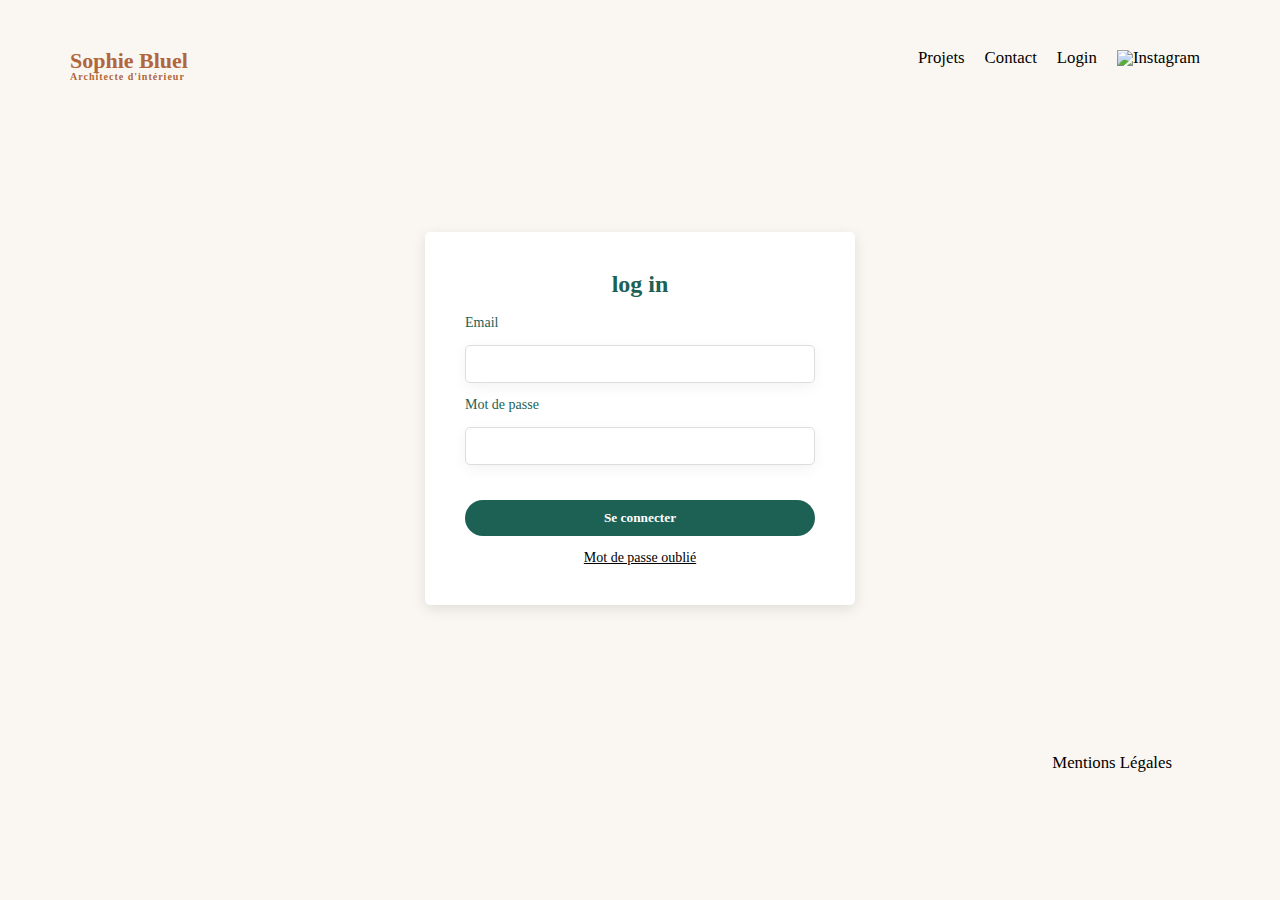
==== FrontEnd/login.html @ 046982c6 "finalisation de l'ajout et suppression de projet" ====
<!DOCTYPE html>
<html lang="fr">
<head>
    <meta charset="UTF-8">
    <meta name="viewport" content="width=device-width, initial-scale=1.0">
    <title>Connexion - Sophie Bluel</title>
    <link rel="stylesheet" href="./assets/style.css">
 <!-- Fichier CSS spécifique pour la page de connexion -->
</head>
<body>
    <header>
        <h1>Sophie Bluel <span>Architecte d'intérieur</span></h1>
        <nav>
            <ul>
                <li><a href="index.html">Projets</a></li>
                <li><a href="index.html#contact">Contact</a></li>
                <li><a href="login.html">Login</a></li>
                <li><img src="./assets/icons/instagram.png" alt="Instagram"></li>
            </ul>
        </nav>
    </header> 
    <main>
        <section class="login-section">
            <h2>log in</h2>
            <form id="login-form">
                <label for="email">Email</label>
                <input type="email" id="email" name="email" required>
                <label for="password">Mot de passe</label>
                <input type="password" id="password" name="password" required>
                <button type="submit">Se connecter</button>
            </form>
            <a href="#" class="forgot-password">Mot de passe oublié</a> 
            <p id="error-message" style="color:red; display:none;">Email ou mot de passe incorrect.</p>
        </section>
    </main>
    <footer>
        <nav>
            <ul>
                <li>Mentions Légales</li>
            </ul>
        </nav>
    </footer>
    <script src="login.js"></script> <!-- Lien vers le fichier JS pour la gestion de connexion -->
</body>
</html>
---- FrontEnd/assets/style.css ----
/* http://meyerweb.com/eric/tools/css/reset/ 
   v2.0 | 20110126 
   License: none (public domain) 
*/

html, body, div, span, applet, object, iframe,
h1, h2, h3, h4, h5, h6, p, blockquote, pre,
a, abbr, acronym, address, big, cite, code,
del, dfn, em, img, ins, kbd, q, s, samp,
small, strike, strong, sub, sup, tt, var,
b, u, i, center,
dl, dt, dd, ol, ul, li,
fieldset, form, label, legend,
table, caption, tbody, tfoot, thead, tr, th, td,
article, aside, canvas, details, embed,
figure, figcaption, footer, header, hgroup,
menu, nav, output, ruby, section, summary,
time, mark, audio, video {
    margin: 0;
    padding: 0;
    border: 0;
    font-size: 100%;
    font: inherit;
    vertical-align: baseline;
}

/* HTML5 display-role reset for older browsers */
article, aside, details, figcaption, figure,
footer, header, hgroup, menu, nav, section {
    display: block;
}

body {
    line-height: 1;
}

ol, ul {
    list-style: none;
}

blockquote, q {
    quotes: none;
}

blockquote:before, blockquote:after,
q:before, q:after {
    content: '';
    content: none;
}

table {
    border-collapse: collapse;
    border-spacing: 0;
}

/** End reset CSS **/

/* Styles globaux */
body {
    max-width: 1140px;
    margin: auto;
    font-family: 'Work Sans';
    font-size: 14px;
    background-color: #FAF7F2; /* Couleur de fond */
}

header {
    display: flex;
    justify-content: space-between;
    margin: 50px 0;
}

h1 {
    display: flex;
    flex-direction: column;
    font-family: 'Syne';
    font-size: 22px;
    font-weight: 800;
    color: #B1663C;
}

h1 > span {
    font-family: 'Work Sans';
    font-size: 10px;
    letter-spacing: 0.1em;
}

h2 {
    font-family: 'Syne';
    font-weight: 700;
    font-size: 30px;
    color: #1D6154;
    margin-bottom: 1em;
}

nav ul {
    display: flex;
    align-items: center;
    list-style-type: none;
}

nav li {
    padding: 0 10px;
    font-size: 1.2em;
}

li:hover {
    color: #B1663C;
}

a {
    text-decoration: none;
    color: black;
}

a:hover {
    color: #B1663C;
}

/* Styles pour la page principale */
#introduction {
    display: flex;
    align-items: center;
}

#introduction figure {
    flex: 1;
}

#introduction img {
    display: block;
    margin: auto;
    width: 80%;
}

#introduction article {
    flex: 1;
}

#introduction h2 {
    margin-bottom: 1em;
}

#introduction p {
    margin-bottom: 0.5em;
}

#portfolio h2 {
    text-align: center;
    margin-bottom: 1em;
    margin-top: 2em;
}

/* Styles pour la galerie */
.gallery {
    width: 100%;
    display: grid;
    grid-template-columns: 1fr 1fr 1fr;
    grid-column-gap: 20px;
    grid-row-gap: 20px;
}

.gallery img {
    width: 100%;
}

/* Styles pour le contact */
#contact {
    width: 50%;
    margin: auto;
}

#contact > * {
    text-align: center;
}

#contact h2 {
    margin-bottom: 20px;
}

#contact form {
    text-align: left;
    margin-top: 30px;
    display: flex;
    flex-direction: column;
}

#contact input {
    height: 50px;
    font-size: 1.2em;
    border: none;
    box-shadow: 0px 4px 14px rgba(0, 0, 0, 0.09);
}

#contact label {
    margin: 2em 0 1em 0;
}

#contact textarea {
    border: none;
    box-shadow: 0px 4px 14px rgba(0, 0, 0, 0.09);
}

input[type="submit"] {
    font-family: 'Syne';
    font-weight: 700;
    color: white;
    background-color: #1D6154;
    margin: 2em auto;
    width: 180px;
    text-align: center;
    border-radius: 60px;
}

/* Footer styles */
footer nav ul {
    display: flex;
    justify-content: flex-end;
    margin: 2em;
}

/* Style pour la barre noire */
#edit-bar {
    background-color: #000000; /* Couleur noire */
    color: white; /* Couleur du texte */
    width: 100vw; /* Prend 100% de la largeur de la fenêtre */
    position: fixed; /* Fixe la barre en haut */
    top: 0; /* Fixée en haut de la fenêtre */
    left: 0; /* Fixée à gauche de la fenêtre */
    z-index: 9999; /* Assure que la barre est au-dessus des autres éléments */
    text-align: center; /* Centre le texte */
    padding: 10px 0; /* Espace vertical */
    font-size: 16px; /* Taille du texte */
    display: flex;
    justify-content: center;
    align-items: center;
}

#edit-bar p {
    margin: 0;
    font-family: Arial, sans-serif; /* Police claire et lisible */
}

/* Styles pour les filtres */
#filters {
    display: flex;
    justify-content: center;
    margin-bottom: 2em; /* Espace plus large en bas */
    gap: 10px;
}

#filters button {
    background-color: transparent;
    color: #1D6154;
    font-family: 'Work Sans';
    font-size: 14px;
    padding: 4px 10px; /* Ajustement du padding pour coller plus au texte */
    border: 1px solid #1D6154;
    border-radius: 30px;
    cursor: pointer;
    transition: all 0.3s ease;
}

#filters button:hover {
    background-color: #1D6154;
    color: white;
}

#filters button.active {
    background-color: #1D6154;
    color: white;
}

#edit-bar {
    position: fixed;
    top: 0;
    width: 100%;
    background-color: black;
    color: white;
    text-align: center;
    font-size: 14px;
    padding: 10px;
    z-index: 1000; /* Assure que la barre est toujours au-dessus du contenu */
}

.portfolio-header {
    display: flex;
    align-items: center;
    justify-content: center; /* Centre horizontalement le contenu */
    gap: 10px; /* Espace entre le titre et le bouton */
}

.edit-projects-button {
    background: none;
    border: none;
    color: black;
    font-size: 14px;
    cursor: pointer;
    display: flex;
    align-items: center;
}

.edit-projects-button i {
    margin-right: 8px; /* Espace entre l'icône et le texte */
}

.edit-projects-button:hover {
    color: #1D6154; /* Change la couleur au survol */
}

/* Styles pour la modale */
.modal {
    display: none;
    position: fixed;
    top: 0;
    left: 0;
    width: 100%;
    height: 100%;
    background-color: rgba(0, 0, 0, 0.5);
    z-index: 10000;
    justify-content: center;
    align-items: center;
    display: flex;
}

.modal-content {
    background-color: white;
    padding: 30px;
    width: 80%;
    max-width: 800px;
    border-radius: 5px;
    position: relative;
    z-index: 10001;
}

.close {
    position: absolute;
    top: 10px;
    right: 20px;
    font-size: 24px;
    cursor: pointer;
}

/* Ajustements pour la galerie modale */
.gallery-modal {
    display: grid;
    grid-template-columns: repeat(5, 1fr); /* 5 colonnes */
    column-gap: 5px;
    row-gap: 30px;
    max-height: 500px;
    overflow-y: hidden;
    padding: 20px;
}

.gallery-modal figure {
    position: relative;
    margin: 0;
    padding: 0;
}

.gallery-modal img {
    width: 100%;
    height: 150px; /* Plus haute que large */
    object-fit: cover;
    border-radius: 5px;
    margin: auto;
    display: block;
}

/* Styles pour le bouton de suppression */
.delete-icon {
    position: absolute;
    top: 5px;
    right: 5px;
    background-color: black;
    border: none;
    color: white;
    padding: 5px;
    border-radius: 0;
    cursor: pointer;
    font-size: 12px; /* Taille légèrement réduite */
    transition: background-color 0.3s ease;
    z-index: 1000; /* Assure que le bouton reste visible */
}

.delete-icon:hover {
    background-color: red;
}

/* Empêche les icônes de sortir des images */
.gallery-modal figure {
    position: relative;
}

/* Trait de séparation et bouton d'ajout en bas de la modale */
.modal-content hr {
    margin-top: 20px;
    border: 0;
    border-top: 2px solid #1D6154;
}

#addNewPhotoBtn {
    display: block;
    margin: 20px auto;
    padding: 10px 20px;
    background-color: #1D6154;
    color: white;
    border: none;
    border-radius: 30px;
    cursor: pointer;
    font-size: 14px;
    font-family: 'Syne';
    font-weight: 700;
    text-align: center;
}

#addNewPhotoBtn:hover {
    background-color: #144536;
}

/* Styles spécifiques pour la vue "Ajout photo" de la modale */
#add-photo-view {
    display: none; /* Caché par défaut, visible quand l'utilisateur ajoute un projet */
}

#add-photo-view h2 {
    font-size: 24px;
    text-align: center;
    margin-bottom: 20px;
}

#add-photo-form {
    display: flex;
    flex-direction: column;
    align-items: center;
    gap: 20px;
    padding: 20px;
}

#add-photo-form label {
    font-size: 16px;
    color: #333;
    width: 100%;
    text-align: left;
}

#add-photo-form input, #add-photo-form select {
    width: 100%;
    max-width: 400px;
    padding: 10px;
    font-size: 14px;
    border: 1px solid #ddd;
    border-radius: 5px;
    box-sizing: border-box;
}

#add-photo-form button {
    padding: 10px;
    background-color: #1D6154;
    color: white;
    border: none;
    border-radius: 30px;
    cursor: pointer;
    font-family: 'Syne';
    font-weight: 700;
    width: 100%;
    max-width: 400px;
    text-align: center;
}

#add-photo-form button:hover {
    background-color: #144536;
}

/* Style spécifique pour le bouton "Ajouter une photo" */
#add-photo-form #image {
    display: none; /* Masquer l'input du fichier */
}

#add-photo-form label[for="image"] {
    display: flex;
    align-items: center;
    justify-content: center;
    width: 100%;
    max-width: 400px;
    height: 150px;
    border: 2px dashed #ccc;
    border-radius: 5px;
    background-color: #f0f0f0;
    cursor: pointer;
    color: #666;
}

#add-photo-form label[for="image"]:hover {
    background-color: #e0e0e0;
}


/* Texte à l'intérieur du label */
#add-photo-form label[for="image"]::before {
    content: '+ Ajouter photo';
    font-size: 16px;
    color: #666;
}

#add-photo-form label[for="image"]::after {
    content: 'Jpg, png : 4mo max';
    font-size: 12px;
    color: #999;
    display: block;
    margin-top: 5px;
}

/* Style du bouton de validation */
#add-photo-form button[type="submit"] {
    background-color: #A7A7A7; /* Couleur grise pour l'état initial (désactivé) */
    cursor: not-allowed; /* Désactive le bouton par défaut */
}

/* Activer le bouton "Valider" quand tous les champs sont remplis */
#add-photo-form input:valid + #add-photo-form select:valid + #add-photo-form button {
    background-color: #1D6154; /* Couleur verte pour l'état actif */
    cursor: pointer;
}



/* Styles pour la section de connexion */
.login-section {
    max-width: 350px;
    margin: 150px auto;
    padding: 40px;
    border-radius: 5px;
    background-color: white; /* Fond blanc pour la section */
    box-shadow: 0px 4px 14px rgba(0, 0, 0, 0.1); /* Ombre subtile pour donner de la profondeur */
}

.login-section h2 {
    text-align: center;
    font-family: 'Syne';
    color: #1D6154; /* Couleur verte cohérente avec le reste du site */
    font-size: 24px;
    margin-bottom: 20px;
}

.login-section form {
    display: flex;
    flex-direction: column;
    gap: 15px; /* Espacement entre les champs de formulaire */
}

.login-section label {
    text-align: left;
    font-size: 14px;
    color: #1D6154;
}

.login-section input {
    padding: 10px;
    font-size: 14px;
    border: 1px solid #ddd;
    border-radius: 5px;
    box-shadow: 0px 4px 14px rgba(0, 0, 0, 0.05); /* Légère ombre autour des champs */
}

.login-section button {
    margin-top: 20px;
    padding: 10px;
    background-color: #1D6154; /* Vert foncé utilisé sur d'autres parties du site */
    color: #FFFFFF;
    border: none;
    border-radius: 30px;
    cursor: pointer;
    font-family: 'Syne';
    font-weight: 700;
}

.login-section button:hover {
    background-color: #144536; /* Change de couleur au survol */
}

/* Styles pour le lien "Mot de passe oublié" */
.forgot-password {
    display: block;
    text-align: center;
    margin-top: 15px;
    font-size: 14px;
    color: black;
    text-decoration: underline;
}

.forgot-password:hover {
    text-decoration: underline; /* Soulignement au survol */
}

/* Message d'erreur */
#error-message {
    color: red;
    display: none; /* Cache le message d'erreur par défaut */
    text-align: center; /* Centre le texte du message d'erreur */
    margin-top: 15px;
    font-size: 14px;
}
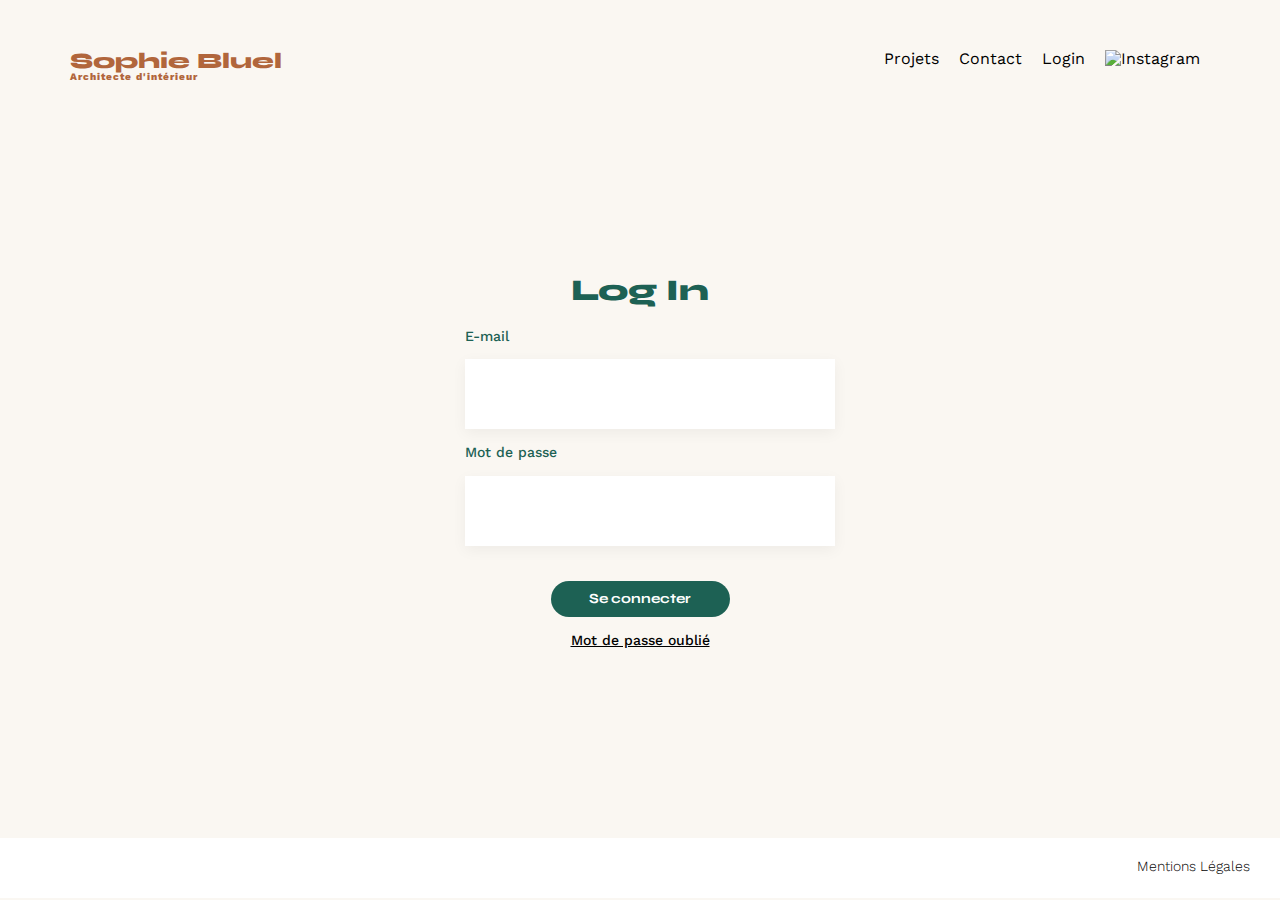
==== commit 2475b070: "modif" ====
--- a/FrontEnd/login.html
+++ b/FrontEnd/login.html
@@ -5,7 +5,8 @@
     <meta name="viewport" content="width=device-width, initial-scale=1.0">
     <title>Connexion - Sophie Bluel</title>
     <link rel="stylesheet" href="./assets/style.css">
- <!-- Fichier CSS spécifique pour la page de connexion -->
+    <link href="https://fonts.googleapis.com/css2?family=Syne:wght@700;800&family=Work+Sans:wght@400&display=swap" rel="stylesheet">
+    <!-- Fichier CSS spécifique pour la page de connexion -->
 </head>
 <body>
     <header>
@@ -14,23 +15,23 @@
             <ul>
                 <li><a href="index.html">Projets</a></li>
                 <li><a href="index.html#contact">Contact</a></li>
-                <li><a href="login.html">Login</a></li>
+                <li><a href="login.html">Log in</a></li>
                 <li><img src="./assets/icons/instagram.png" alt="Instagram"></li>
             </ul>
         </nav>
     </header> 
     <main>
         <section class="login-section">
-            <h2>log in</h2>
+            <h1 class="title-login">Log In</h1> <!-- Changement en h1 et correction de la capitalisation -->
             <form id="login-form">
-                <label for="email">Email</label>
+                <label for="email">E-mail</label> <!-- Correction en "E-mail" -->
                 <input type="email" id="email" name="email" required>
                 <label for="password">Mot de passe</label>
                 <input type="password" id="password" name="password" required>
                 <button type="submit">Se connecter</button>
             </form>
             <a href="#" class="forgot-password">Mot de passe oublié</a> 
-            <p id="error-message" style="color:red; display:none;">Email ou mot de passe incorrect.</p>
+            <p id="error-message">Email ou mot de passe incorrect.</p> <!-- Style inline supprimé -->
         </section>
     </main>
     <footer>
--- a/FrontEnd/assets/style.css
+++ b/FrontEnd/assets/style.css
@@ -32,6 +32,11 @@
 
 body {
     line-height: 1;
+    max-width: 1140px;
+    margin: auto;
+    font-family: 'Work Sans';
+    font-size: 14px;
+    background-color: #FAF7F2;
 }
 
 ol, ul {
@@ -56,14 +61,6 @@
 /** End reset CSS **/
 
 /* Styles globaux */
-body {
-    max-width: 1140px;
-    margin: auto;
-    font-family: 'Work Sans';
-    font-size: 14px;
-    background-color: #FAF7F2; /* Couleur de fond */
-}
-
 header {
     display: flex;
     justify-content: space-between;
@@ -85,12 +82,14 @@
     letter-spacing: 0.1em;
 }
 
+/* Applique la police Syne à tous les h2 */
 h2 {
-    font-family: 'Syne';
+    font-family: 'Syne', sans-serif;
     font-weight: 700;
     font-size: 30px;
     color: #1D6154;
     margin-bottom: 1em;
+    line-height: 36px;
 }
 
 nav ul {
@@ -101,7 +100,10 @@
 
 nav li {
     padding: 0 10px;
-    font-size: 1.2em;
+    font-family: 'Work Sans';
+    font-weight: 400;
+    font-size: 16px;
+    line-height: 18.77px;
 }
 
 li:hover {
@@ -143,6 +145,10 @@
 
 #introduction p {
     margin-bottom: 0.5em;
+    font-family: 'Work Sans';
+    font-weight: 400;
+    font-size: 14px;
+    line-height: 16.42px;
 }
 
 #portfolio h2 {
@@ -164,6 +170,13 @@
     width: 100%;
 }
 
+figcaption {
+    font-family: 'Work Sans';
+    font-weight: 400;
+    font-size: 13px;
+    line-height: 15.25px;
+}
+
 /* Styles pour le contact */
 #contact {
     width: 50%;
@@ -175,7 +188,7 @@
 }
 
 #contact h2 {
-    margin-bottom: 20px;
+    margin-top: 100px;
 }
 
 #contact form {
@@ -194,11 +207,22 @@
 
 #contact label {
     margin: 2em 0 1em 0;
+    font-family: 'Work Sans';
+    font-weight: 400;
+    font-size: 14px;
+    line-height: 16.42px;
 }
 
 #contact textarea {
     border: none;
     box-shadow: 0px 4px 14px rgba(0, 0, 0, 0.09);
+}
+
+#contact p {
+    font-family: 'Work Sans';
+    font-weight: 400;
+    font-size: 16px;
+    line-height: 18.77px;
 }
 
 input[type="submit"] {
@@ -207,30 +231,53 @@
     color: white;
     background-color: #1D6154;
     margin: 2em auto;
-    width: 180px;
-    text-align: center;
+    width: 179px;
+    height: 36px;
+    text-align: center;
+    font-size: 14px;
+    line-height: 16.8px;
     border-radius: 60px;
 }
 
 /* Footer styles */
+footer {
+    position: relative;
+    left: 50%;
+    right: 50%;
+    margin-left: -50vw;
+    margin-right: -50vw;
+    width: 100vw;
+    background-color: white;
+    height: 60px;
+    padding: 0;
+}
+
 footer nav ul {
     display: flex;
     justify-content: flex-end;
-    margin: 2em;
+    margin: 0;
+    padding: 20px 20px 20px 0;
+}
+
+footer nav ul li {
+    font-family: 'Work Sans';
+    font-weight: 300;
+    font-size: 14px;
+    line-height: 16.42px;
 }
 
 /* Style pour la barre noire */
 #edit-bar {
-    background-color: #000000; /* Couleur noire */
-    color: white; /* Couleur du texte */
-    width: 100vw; /* Prend 100% de la largeur de la fenêtre */
-    position: fixed; /* Fixe la barre en haut */
-    top: 0; /* Fixée en haut de la fenêtre */
-    left: 0; /* Fixée à gauche de la fenêtre */
-    z-index: 9999; /* Assure que la barre est au-dessus des autres éléments */
-    text-align: center; /* Centre le texte */
-    padding: 10px 0; /* Espace vertical */
-    font-size: 16px; /* Taille du texte */
+    background-color: #000000;
+    color: white;
+    width: 100vw;
+    position: fixed;
+    top: 0;
+    left: 0;
+    z-index: 9999;
+    text-align: center;
+    padding: 10px 0;
+    font-size: 16px;
     display: flex;
     justify-content: center;
     align-items: center;
@@ -238,23 +285,25 @@
 
 #edit-bar p {
     margin: 0;
-    font-family: Arial, sans-serif; /* Police claire et lisible */
+    font-family: Arial, sans-serif;
 }
 
 /* Styles pour les filtres */
 #filters {
     display: flex;
     justify-content: center;
-    margin-bottom: 2em; /* Espace plus large en bas */
+    margin-bottom: 2em;
     gap: 10px;
 }
 
 #filters button {
     background-color: transparent;
     color: #1D6154;
-    font-family: 'Work Sans';
-    font-size: 14px;
-    padding: 4px 10px; /* Ajustement du padding pour coller plus au texte */
+    font-family: 'Syne';
+    font-size: 16px;
+    font-weight: 700;
+    line-height: 19.2px;
+    padding: 4px 10px;
     border: 1px solid #1D6154;
     border-radius: 30px;
     cursor: pointer;
@@ -271,23 +320,11 @@
     color: white;
 }
 
-#edit-bar {
-    position: fixed;
-    top: 0;
-    width: 100%;
-    background-color: black;
-    color: white;
-    text-align: center;
-    font-size: 14px;
-    padding: 10px;
-    z-index: 1000; /* Assure que la barre est toujours au-dessus du contenu */
-}
-
 .portfolio-header {
     display: flex;
     align-items: center;
-    justify-content: center; /* Centre horizontalement le contenu */
-    gap: 10px; /* Espace entre le titre et le bouton */
+    justify-content: center;
+    gap: 10px;
 }
 
 .edit-projects-button {
@@ -301,34 +338,34 @@
 }
 
 .edit-projects-button i {
-    margin-right: 8px; /* Espace entre l'icône et le texte */
+    margin-right: 8px;
 }
 
 .edit-projects-button:hover {
-    color: #1D6154; /* Change la couleur au survol */
+    color: #1D6154;
 }
 
 /* Styles pour la modale */
 .modal {
-    display: none;
+    display: flex;
+    justify-content: center;
+    align-items: center;
     position: fixed;
     top: 0;
     left: 0;
-    width: 100%;
-    height: 100%;
+    width: 100vw;
+    height: 100vh;
     background-color: rgba(0, 0, 0, 0.5);
     z-index: 10000;
-    justify-content: center;
-    align-items: center;
-    display: flex;
 }
 
 .modal-content {
     background-color: white;
     padding: 30px;
-    width: 80%;
-    max-width: 800px;
-    border-radius: 5px;
+    width: 500px;
+    height: 470px;
+    border-radius: 10px;
+    box-shadow: 0px 4px 14px rgba(0, 0, 0, 0.2);
     position: relative;
     z-index: 10001;
 }
@@ -341,14 +378,97 @@
     cursor: pointer;
 }
 
-/* Ajustements pour la galerie modale */
+.modal-content h2 {
+    font-family: 'Work Sans', sans-serif;
+    font-size: 26px;
+    font-weight: 400;
+    line-height: 30.5px;
+    text-align: center;
+    color: black;
+    text-underline-position: from-font;
+    text-decoration-skip-ink: none;
+    margin-bottom: 20px;
+}
+
+/* Style du conteneur pour le champ de téléchargement */
+.image-preview-container {
+    width: 100%;
+    max-width: 400px;
+    height: 200px;
+    background-color: #e9f1f7;
+    display: flex;
+    flex-direction: column;
+    align-items: center;
+    justify-content: center;
+    border-radius: 10px;
+    text-align: center;
+    color: gray;
+    font-family: 'Work Sans', sans-serif;
+}
+
+#img-preview {
+    max-width: 100%;
+    max-height: 100%;
+    object-fit: cover;
+    display: block;
+    border-radius: 5px;
+}
+
+.file-upload-label {
+    background-color: #A9BFCB;
+    color: #366a8c;
+    padding: 10px 20px;
+    border-radius: 30px;
+    font-size: 16px;
+    font-weight: bold;
+    display: inline-block;
+    cursor: pointer;
+    text-align: center;
+}
+
+/* Style des champs "Titre" et "Catégorie" */
+#add-photo-form label {
+    font-size: 14px;
+    font-family: 'Work Sans', sans-serif;
+    color: #333;
+    font-weight: 500;
+    display: block;
+    margin-bottom: 8px;
+}
+
+#add-photo-form input[type="text"],
+#add-photo-form select {
+    width: 70%;
+    padding: 14px;
+    font-size: 14px;
+    font-family: 'Work Sans', sans-serif;
+    color: #333;
+    background-color: white;
+    border: none;
+    box-shadow: 0px 4px 14px rgba(0, 0, 0, 0.1);
+    outline: none;
+}
+
+#add-photo-form input[type="text"]::placeholder {
+    color: #B0B0B0;
+}
+
+#add-photo-form select {
+    appearance: none;
+    background-image: url("data:image/svg+xml,%3Csvg xmlns='http://www.w3.org/2000/svg' viewBox='0 0 20 20' fill='%23B0B0B0'%3E%3Cpath fill-rule='evenodd' d='M6 8l4 4 4-4H6z' clip-rule='evenodd'/%3E%3C/svg%3E");
+    background-repeat: no-repeat;
+    background-position: right 14px center;
+    background-size: 12px;
+}
+
+/* Galeries */
 .gallery-modal {
     display: grid;
-    grid-template-columns: repeat(5, 1fr); /* 5 colonnes */
-    column-gap: 5px;
+    grid-template-columns: repeat(5, 20%);
+    column-gap: 3px;
     row-gap: 30px;
     max-height: 500px;
-    overflow-y: hidden;
+    overflow-y: auto;
     padding: 20px;
 }
 
@@ -359,49 +479,53 @@
 }
 
 .gallery-modal img {
-    width: 100%;
-    height: 150px; /* Plus haute que large */
+    width: 76.61px;
+    height: 102.57px;
     object-fit: cover;
-    border-radius: 5px;
     margin: auto;
     display: block;
 }
 
-/* Styles pour le bouton de suppression */
+.gallery-modal figcaption {
+    display: none;
+}
+
 .delete-icon {
     position: absolute;
     top: 5px;
-    right: 5px;
+    right: 13px;
     background-color: black;
     border: none;
     color: white;
     padding: 5px;
-    border-radius: 0;
-    cursor: pointer;
-    font-size: 12px; /* Taille légèrement réduite */
-    transition: background-color 0.3s ease;
-    z-index: 1000; /* Assure que le bouton reste visible */
+    cursor: pointer;
+    font-size: 12px;
+    z-index: 1000;
 }
 
 .delete-icon:hover {
     background-color: red;
 }
 
-/* Empêche les icônes de sortir des images */
-.gallery-modal figure {
-    position: relative;
-}
-
-/* Trait de séparation et bouton d'ajout en bas de la modale */
-.modal-content hr {
-    margin-top: 20px;
-    border: 0;
-    border-top: 2px solid #1D6154;
+.separator {
+    width: 90%;
+    margin: 40px auto 20px auto;
+    border: none;
+    border-top: 2px solid #D3D3D3 !important;
+}
+
+#back-arrow {
+    position: absolute;
+    top: 10px;
+    left: 10px;
+    font-size: 20px;
+    color: black;
+    cursor: pointer;
 }
 
 #addNewPhotoBtn {
     display: block;
-    margin: 20px auto;
+    margin: 30px auto 20px auto;
     padding: 10px 20px;
     background-color: #1D6154;
     color: white;
@@ -418,9 +542,8 @@
     background-color: #144536;
 }
 
-/* Styles spécifiques pour la vue "Ajout photo" de la modale */
 #add-photo-view {
-    display: none; /* Caché par défaut, visible quand l'utilisateur ajoute un projet */
+    display: none;
 }
 
 #add-photo-view h2 {
@@ -437,167 +560,126 @@
     padding: 20px;
 }
 
-#add-photo-form label {
-    font-size: 16px;
-    color: #333;
-    width: 100%;
-    text-align: left;
-}
-
-#add-photo-form input, #add-photo-form select {
-    width: 100%;
-    max-width: 400px;
+#add-photo-form .image-info {
+    font-size: 12px;
+    color: #999;
+    margin-top: 5px;
+}
+
+#add-photo-form button[type="submit"] {
+    margin: 20px auto 0 auto;
     padding: 10px;
-    font-size: 14px;
-    border: 1px solid #ddd;
-    border-radius: 5px;
-    box-sizing: border-box;
-}
-
-#add-photo-form button {
-    padding: 10px;
-    background-color: #1D6154;
-    color: white;
-    border: none;
-    border-radius: 30px;
-    cursor: pointer;
+    width: 179px;
+    height: 36px;
+    background-color: #A7A7A7;
+    color: #FFFFFF;
+    border: none;
+    border-radius: 60px;
+    cursor: not-allowed;
     font-family: 'Syne';
     font-weight: 700;
-    width: 100%;
-    max-width: 400px;
-    text-align: center;
-}
-
-#add-photo-form button:hover {
-    background-color: #144536;
-}
-
-/* Style spécifique pour le bouton "Ajouter une photo" */
-#add-photo-form #image {
-    display: none; /* Masquer l'input du fichier */
-}
-
-#add-photo-form label[for="image"] {
-    display: flex;
-    align-items: center;
-    justify-content: center;
-    width: 100%;
-    max-width: 400px;
-    height: 150px;
-    border: 2px dashed #ccc;
-    border-radius: 5px;
-    background-color: #f0f0f0;
-    cursor: pointer;
-    color: #666;
-}
-
-#add-photo-form label[for="image"]:hover {
-    background-color: #e0e0e0;
-}
-
-
-/* Texte à l'intérieur du label */
-#add-photo-form label[for="image"]::before {
-    content: '+ Ajouter photo';
-    font-size: 16px;
-    color: #666;
-}
-
-#add-photo-form label[for="image"]::after {
-    content: 'Jpg, png : 4mo max';
-    font-size: 12px;
-    color: #999;
-    display: block;
-    margin-top: 5px;
-}
-
-/* Style du bouton de validation */
-#add-photo-form button[type="submit"] {
-    background-color: #A7A7A7; /* Couleur grise pour l'état initial (désactivé) */
-    cursor: not-allowed; /* Désactive le bouton par défaut */
-}
-
-/* Activer le bouton "Valider" quand tous les champs sont remplis */
-#add-photo-form input:valid + #add-photo-form select:valid + #add-photo-form button {
-    background-color: #1D6154; /* Couleur verte pour l'état actif */
-    cursor: pointer;
-}
-
-
-
-/* Styles pour la section de connexion */
+    font-size: 14px;
+    line-height: 16.8px;
+    text-align: center;
+    display: block;
+    transition: background-color 0.3s ease;
+}
+
+#add-photo-form button[type="submit"]:not([disabled]) {
+    background-color: #1D6154;
+    cursor: pointer;
+}
+
+/*************/
+
 .login-section {
     max-width: 350px;
     margin: 150px auto;
     padding: 40px;
     border-radius: 5px;
-    background-color: white; /* Fond blanc pour la section */
-    box-shadow: 0px 4px 14px rgba(0, 0, 0, 0.1); /* Ombre subtile pour donner de la profondeur */
-}
-
-.login-section h2 {
+    background-color: transparent;
+    box-shadow: none;
+}
+
+.login-section h1 {
     text-align: center;
     font-family: 'Syne';
-    color: #1D6154; /* Couleur verte cohérente avec le reste du site */
-    font-size: 24px;
+    color: #1D6154;
+    font-size: 30px;
+    line-height: 36px;
     margin-bottom: 20px;
 }
 
 .login-section form {
     display: flex;
     flex-direction: column;
-    gap: 15px; /* Espacement entre les champs de formulaire */
+    gap: 15px;
 }
 
 .login-section label {
     text-align: left;
     font-size: 14px;
+    font-family: 'Work Sans';
+    font-weight: 500;
+    line-height: 16.42px;
     color: #1D6154;
 }
 
 .login-section input {
     padding: 10px;
     font-size: 14px;
-    border: 1px solid #ddd;
-    border-radius: 5px;
-    box-shadow: 0px 4px 14px rgba(0, 0, 0, 0.05); /* Légère ombre autour des champs */
+    height: 50px;
+    width: 100%;
+    max-width: 350px;
+    border: none;
+    border-radius: 0;
+    box-shadow: 0px 4px 14px rgba(0, 0, 0, 0.05);
+    margin: 0 auto;
+    display: block;
 }
 
 .login-section button {
-    margin-top: 20px;
+    margin: 20px auto 0 auto;
     padding: 10px;
-    background-color: #1D6154; /* Vert foncé utilisé sur d'autres parties du site */
+    width: 179px;
+    height: 36px;
+    background-color: #1D6154;
     color: #FFFFFF;
     border: none;
-    border-radius: 30px;
+    border-radius: 60px;
     cursor: pointer;
     font-family: 'Syne';
     font-weight: 700;
+    font-size: 14px;
+    line-height: 16.8px;
+    display: block;
+    text-align: center;
 }
 
 .login-section button:hover {
-    background-color: #144536; /* Change de couleur au survol */
-}
-
-/* Styles pour le lien "Mot de passe oublié" */
+    background-color: #144536;
+}
+
 .forgot-password {
     display: block;
     text-align: center;
     margin-top: 15px;
     font-size: 14px;
+    font-family: 'Work Sans';
+    font-weight: 500;
+    line-height: 16.42px;
     color: black;
     text-decoration: underline;
 }
 
 .forgot-password:hover {
-    text-decoration: underline; /* Soulignement au survol */
-}
-
-/* Message d'erreur */
+    text-decoration: underline;
+}
+
 #error-message {
     color: red;
-    display: none; /* Cache le message d'erreur par défaut */
-    text-align: center; /* Centre le texte du message d'erreur */
+    display: none;
+    text-align: center;
     margin-top: 15px;
     font-size: 14px;
 }
